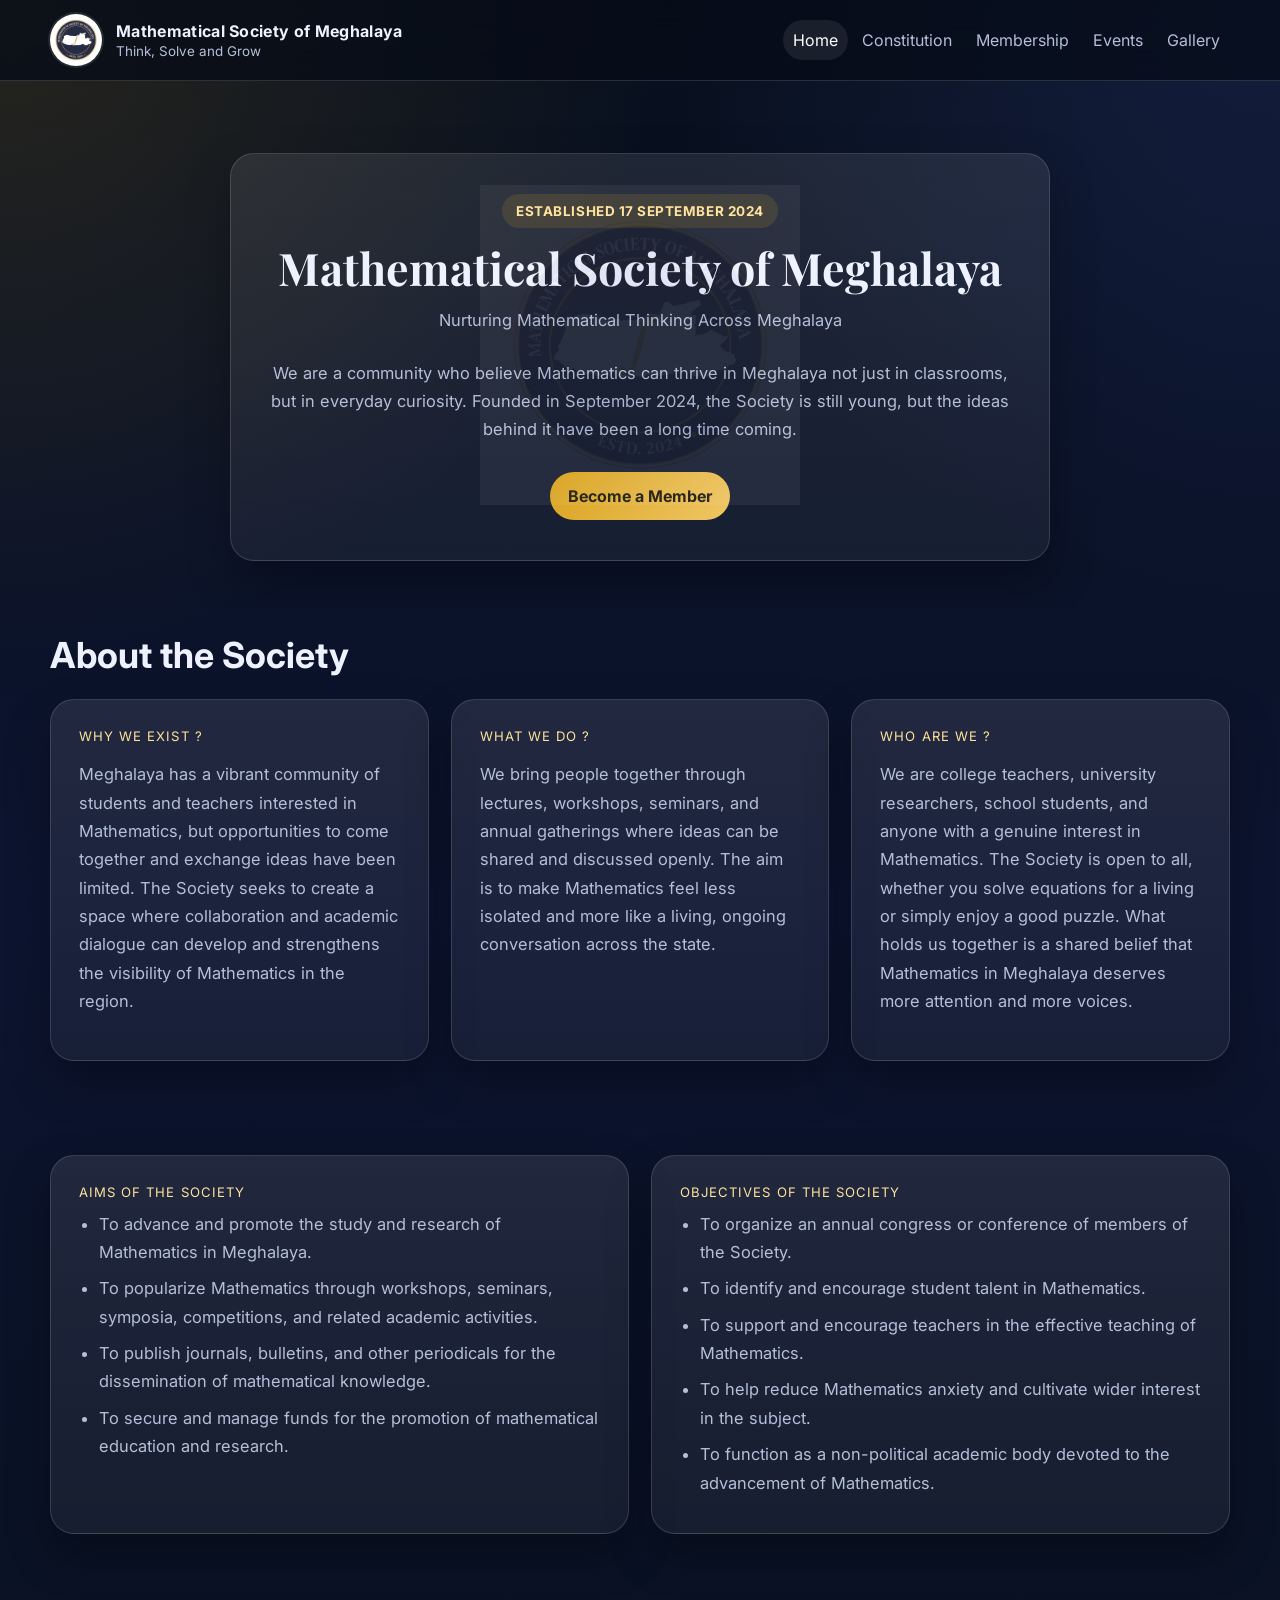
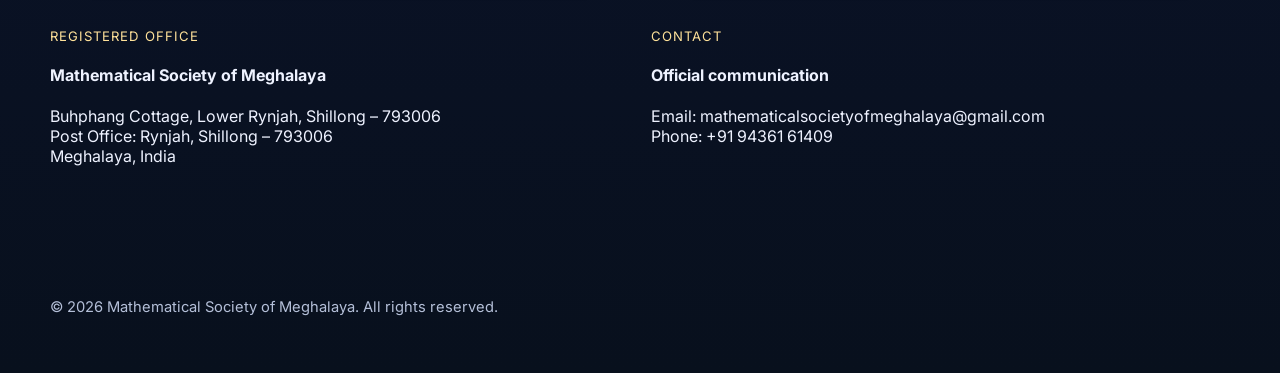
==== index.html @ 7d662051 "Initial commit — MSM website" ====
<!DOCTYPE html>
<html lang="en">
<head>
  <meta charset="UTF-8" />
  <meta name="viewport" content="width=device-width, initial-scale=1.0" />
  <title>Mathematical Society of Meghalaya</title>
  <meta name="description" content="Official website of the Mathematical Society of Meghalaya." />
  <link rel="preconnect" href="https://fonts.googleapis.com">
  <link rel="preconnect" href="https://fonts.gstatic.com" crossorigin>
  <link href="https://fonts.googleapis.com/css2?family=Inter:wght@400;500;600;700;800&family=Playfair+Display:wght@700;800&display=swap" rel="stylesheet">
  <link rel="stylesheet" href="styles.css" />
</head>
<body>
  <header class="header">
    <div class="container nav">
      <a class="brand" href="index.html">
        <img src="assets/logo.png" alt="Mathematical Society of Meghalaya logo" />
        <div class="brand-text">
          <h1>Mathematical Society of Meghalaya</h1>
          <p>Think, Solve and Grow</p>
        </div>
      </a>
      <nav class="nav-links">
        <a href="index.html">Home</a>
        <a href="constitution.html">Constitution</a>
        <a href="membership.html">Membership</a>
        <a href="events.html">Events</a>
        <a href="gallery.html">Gallery</a>
      </nav>
    </div>
  </header>

  <main>
    <section class="hero">
      <div class="container hero-grid">
        <div class="hero-copy">
          <span class="eyebrow">Established 17 September 2024</span>
          <h2>Mathematical Society of Meghalaya</h2>
          <p class="hero-subtitle">Nurturing Mathematical Thinking Across Meghalaya</p>
          <p>
            We are a community who believe Mathematics can thrive in Meghalaya not just in classrooms, but in everyday curiosity.
            Founded in September 2024, the Society is still young, but the ideas behind it have
            been a long time coming.
          </p>
          <div class="hero-actions">
            <a class="btn btn-primary" href="membership.html">Become a Member</a>
          </div>
        </div>
      </div>
    </section>

 <section class="section">
  <div class="container">
    <div class="section-head">
      <h3>About the Society</h3>
    </div>

    <div class="grid-3">

      <article class="card">
        <span class="kicker">Why we exist ?</span>
        <p>
         Meghalaya has a vibrant community of students and teachers interested in Mathematics, 
         but opportunities to come together and exchange ideas have been limited. 
         The Society seeks to create a space where collaboration and academic dialogue can develop 
         and strengthens the visibility of Mathematics in the region.
        </p>
      </article>

      <article class="card">
        <span class="kicker">What we do ?</span>
        <p>
          We bring people together through lectures, workshops, seminars, and annual gatherings
          where ideas can be shared and discussed openly. The aim is to make Mathematics feel
          less isolated and more like a living, ongoing conversation across the state.
        </p>
      </article>

      <article class="card">
        <span class="kicker">Who are we ?</span>
        <p>
          We are college teachers, university researchers, school students, and anyone with a
          genuine interest in Mathematics. The Society is open to all, whether you solve
          equations for a living or simply enjoy a good puzzle. What holds us together is a
          shared belief that Mathematics in Meghalaya deserves more attention and more voices.
        </p>
      </article>

    </div>
  </div>
</section>
</section>

   <section class="section section-alt">
  <div class="container grid-2">

    <div class="card">
      <span class="kicker">Aims of the Society</span>
     
      <ul class="list-clean">
        <li>To advance and promote the study and research of Mathematics in Meghalaya.</li>
        <li>To popularize Mathematics through workshops, seminars, symposia, competitions, and related academic activities.</li>
        <li>To publish journals, bulletins, and other periodicals for the dissemination of mathematical knowledge.</li>
        <li>To secure and manage funds for the promotion of mathematical education and research.</li>
      </ul>
    </div>

    <div class="card">
      <span class="kicker">Objectives of the Society</span>
     
      <ul class="list-clean">
        <li>To organize an annual congress or conference of members of the Society.</li>
        <li>To identify and encourage student talent in Mathematics.</li>
        <li>To support and encourage teachers in the effective teaching of Mathematics.</li>
        <li>To help reduce Mathematics anxiety and cultivate wider interest in the subject.</li>
        <li>To function as a non-political academic body devoted to the advancement of Mathematics.</li>
      </ul>
    </div>

  </div>
</section>

    <section class="section contact-strip">
      <div class="container grid-2">
        <div>
          <span class="kicker">Registered Office</span>
          <h4>Mathematical Society of Meghalaya</h4>
          <p>
            Buhphang Cottage, Lower Rynjah, Shillong – 793006<br>
            Post Office: Rynjah, Shillong – 793006<br>
            Meghalaya, India
          </p>
        </div>

        <div>
          <span class="kicker">Contact</span>
          <h4>Official communication</h4>
          <p>
            Email: mathematicalsocietyofmeghalaya@gmail.com<br>
            Phone: +91 94361 61409
          </p>
        </div>
      </div>
    </section>
  </main>

  <footer class="footer">
    <div class="container footer-bottom">
      <p>© 2026 Mathematical Society of Meghalaya. All rights reserved.</p>
    </div>
  </footer>

  <script src="script.js"></script>
</body>
</html>
---- styles.css ----
:root {
  --bg: #0b1020;
  --bg-soft: #101936;
  --surface: rgba(255,255,255,0.08);
  --surface-strong: rgba(255,255,255,0.12);
  --text: #eef2ff;
  --muted: #b4bfd8;
  --line: rgba(255,255,255,0.14);
  --gold: #d8a11b;
  --gold-soft: #f0c766;
  --navy: #16214e;
  --white: #ffffff;
  --shadow: 0 20px 45px rgba(0,0,0,0.28);
  --radius: 24px;
  --max: 1180px;
}

* { box-sizing: border-box; }
html { scroll-behavior: smooth; }
body {
  margin: 0;
  font-family: Inter, system-ui, -apple-system, BlinkMacSystemFont, "Segoe UI", sans-serif;
  color: var(--text);
  background:
    radial-gradient(circle at top left, rgba(216,161,27,0.14), transparent 28%),
    radial-gradient(circle at top right, rgba(90,116,255,0.14), transparent 26%),
    linear-gradient(180deg, #08101d 0%, #0c1430 46%, #08101d 100%);
  min-height: 100vh;
}

a { color: inherit; text-decoration: none; }
img { max-width: 100%; display: block; }

.container { width: min(var(--max), calc(100% - 40px)); margin: 0 auto; }

.header {
  position: sticky;
  top: 0;
  z-index: 100;
  backdrop-filter: blur(16px);
  background: rgba(6, 11, 23, 0.74);
  border-bottom: 1px solid var(--line);
}

.nav {
  display: flex;
  align-items: center;
  justify-content: space-between;
  gap: 24px;
  padding: 14px 0;
}

.brand {
  display: flex;
  align-items: center;
  gap: 14px;
}

.brand img {
  width: 52px;
  height: 52px;
  object-fit: contain;
  border-radius: 50%;
  box-shadow: 0 0 0 2px rgba(255,255,255,0.1);
}

.brand-text h1 {
  margin: 0;
  font-size: 1rem;
  letter-spacing: 0.02em;
}
.brand-text p {
  margin: 2px 0 0;
  font-size: 0.84rem;
  color: var(--muted);
}

.nav-links {
  display: flex;
  gap: 4px;
  flex-wrap: wrap;
  justify-content: flex-end;
}

.nav-links a {
  padding: 10px 10px;
  border-radius: 999px;
  color: var(--muted);
  transition: 0.2s ease;
}
.nav-links a:hover,
.nav-links a.active {
  color: var(--white);
  background: rgba(255,255,255,0.08);
}

.hero {
  padding: 72px 0 48px;
}
.hero-grid {
  display: grid;
  max-width: 820px;
  margin: 0 auto;
}
.hero-copy,
.hero-card,
.card,
.info-panel,
.timeline,
.table-wrap,
.membership-card,
.footer-panel {
  background: linear-gradient(180deg, rgba(255,255,255,0.09), rgba(255,255,255,0.05));
  border: 1px solid var(--line);
  box-shadow: var(--shadow);
  border-radius: var(--radius);
}
.hero-copy {
  padding: 40px;
  text-align: center;
}
.eyebrow {
  display: inline-flex;
  align-items: center;
  gap: 10px;
  padding: 9px 14px;
  border-radius: 999px;
  background: rgba(216,161,27,0.14);
  color: #ffe29a;
  font-weight: 700;
  font-size: 0.84rem;
  letter-spacing: 0.04em;
  text-transform: uppercase;
}
.hero h2,
.page-hero h2 {
  font-family: "Playfair Display", Georgia, serif;
  font-size: clamp(1.8rem, 3.5vw, 3rem);
  line-height: 0.98;
  margin: 18px 0 16px;
}
.hero-subtitle {
  font-family: "Inter", sans-serif;
  font-size: clamp(1.05rem, 1.8vw, 1.3rem);
  color: rgba(255, 255, 255, 0.55);
  font-weight: 400;
  letter-spacing: normal;
  margin-bottom: 24px;
}
.hero p,
.page-hero p,
.card p,
.info-panel p,
.timeline p,
.membership-card p,
.footer-panel p,
li {
  color: var(--muted);
  font-size: 1.03rem;
  line-height: 1.72;
}
.hero {
  position: relative;
  overflow: hidden;
}
.hero::before {
  content: '';
  position: absolute;
  inset: 0;
  background: url('assets/logo.png') no-repeat center center;
  background-size: 320px;
  opacity: 0.06;
  pointer-events: none;
}
.hero-actions {
  display: flex;
  gap: 14px;
  flex-wrap: wrap;
  margin-top: 28px;
  justify-content: center;
}
.btn {
  display: inline-flex;
  align-items: center;
  justify-content: center;
  gap: 10px;
  padding: 14px 18px;
  border-radius: 999px;
  font-weight: 700;
  transition: transform .18s ease, background .18s ease;
}
.btn:hover { transform: translateY(-2px); }
.btn-primary {
  background: linear-gradient(135deg, var(--gold), var(--gold-soft));
  color: #1e1b0d;
}
.btn-secondary {
  border: 1px solid var(--line);
  background: rgba(255,255,255,0.06);
}
.hero-card {
  padding: 28px;
}
.hero-card img {
  width: min(100%, 360px);
  margin: 0 auto 20px;
  filter: drop-shadow(0 18px 40px rgba(0,0,0,0.26));
}
.stat-grid {
  display: grid;
  grid-template-columns: repeat(2, 1fr);
  gap: 14px;
}
.stat {
  padding: 18px;
  border-radius: 18px;
  background: rgba(255,255,255,0.05);
  border: 1px solid rgba(255,255,255,0.08);
}
.stat strong {
  display: block;
  font-size: 1.5rem;
  margin-bottom: 6px;
}
.stat span { color: var(--muted); font-size: 0.92rem; }

.section { padding: 24px 0 70px; }
.section-head { margin-bottom: 22px; }
.section-head h3 {
  margin: 0 0 10px;
  font-size: clamp(1.6rem, 2.8vw, 2.4rem);
}
.section-head p { margin: 0; max-width: 760px; color: var(--muted); }

.grid-3,
.grid-2 {
  display: grid;
  gap: 22px;
}
.grid-3 { grid-template-columns: repeat(3, 1fr); }
.grid-2 { grid-template-columns: repeat(2, 1fr); }\n.grid-4 { grid-template-columns: repeat(4, 1fr); }

.card,
.info-panel,
.footer-panel,
.timeline,
.table-wrap { padding: 28px; }
.membership-card { padding: 18px 20px; }

/* Modern pricing cards */
.pricing-card {
  padding: 32px 24px;
  border-radius: var(--radius);
  background: linear-gradient(180deg, rgba(255,255,255,0.07), rgba(255,255,255,0.03));
  border: 1px solid var(--line);
  text-align: center;
  position: relative;
  transition: transform 0.2s ease, box-shadow 0.2s ease;
}
.pricing-card:hover {
  transform: translateY(-4px);
  box-shadow: 0 16px 40px rgba(0,0,0,0.3);
}
.pricing-card.featured {
  border-color: var(--gold);
  background: linear-gradient(180deg, rgba(216,161,27,0.12), rgba(216,161,27,0.04));
}
.pricing-label {
  position: absolute;
  top: -12px;
  left: 50%;
  transform: translateX(-50%);
  background: linear-gradient(135deg, var(--gold), var(--gold-soft));
  color: #1e1b0d;
  font-size: 0.72rem;
  font-weight: 800;
  text-transform: uppercase;
  letter-spacing: 0.08em;
  padding: 4px 14px;
  border-radius: 999px;
  white-space: nowrap;
}
.pricing-badge {
  font-size: 0.82rem;
  font-weight: 700;
  text-transform: uppercase;
  letter-spacing: 0.08em;
  color: #ffe29a;
  margin-bottom: 16px;
}
.pricing-amount {
  font-family: "Playfair Display", Georgia, serif;
  font-size: 2.8rem;
  font-weight: 800;
  line-height: 1;
  color: var(--white);
}
.pricing-amount .currency {
  font-size: 1.6rem;
  vertical-align: top;
  position: relative;
  top: 6px;
  margin-right: 2px;
}
.pricing-period {
  font-size: 0.85rem;
  color: var(--muted);
  margin-top: 4px;
  margin-bottom: 16px;
}
.pricing-desc {
  font-size: 0.9rem;
  color: var(--muted);
  line-height: 1.6;
}

/* Membership form */
.upi-id {
  display: inline-block;
  margin-top: 8px;
  padding: 8px 16px;
  background: rgba(216,161,27,0.12);
  border: 1px solid rgba(216,161,27,0.3);
  border-radius: 8px;
  color: #ffe29a;
  font-size: 0.95rem;
  letter-spacing: 0.02em;
  word-break: break-all;
}
.membership-form {
  margin-top: 24px;
}
.form-grid {
  display: grid;
  grid-template-columns: repeat(2, 1fr);
  gap: 20px;
}
.form-group {
  display: flex;
  flex-direction: column;
  gap: 6px;
}
.form-group.full-width {
  grid-column: 1 / -1;
}
.form-group label {
  font-size: 0.85rem;
  font-weight: 600;
  color: var(--muted);
  letter-spacing: 0.02em;
}
.form-group input,
.form-group select {
  padding: 12px 14px;
  border-radius: 12px;
  border: 1px solid var(--line);
  background: rgba(255,255,255,0.06);
  color: var(--white);
  font-family: "Inter", sans-serif;
  font-size: 0.95rem;
  transition: border-color 0.2s ease, box-shadow 0.2s ease;
}
.form-group input::placeholder {
  color: rgba(180,191,216,0.4);
}
.form-group input:focus,
.form-group select:focus {
  outline: none;
  border-color: var(--gold);
  box-shadow: 0 0 0 3px rgba(216,161,27,0.15);
}
.form-group select option {
  background: #101936;
  color: var(--white);
}
.form-submit {
  margin-top: 28px;
  padding: 14px 32px;
  font-size: 1rem;
  cursor: pointer;
  border: none;
}
.form-submit:disabled {
  opacity: 0.6;
  cursor: not-allowed;
}
.form-status {
  margin-top: 16px;
  padding: 12px 16px;
  border-radius: 12px;
  font-size: 0.92rem;
  display: none;
}
.form-status.success {
  display: block;
  background: rgba(34,197,94,0.12);
  border: 1px solid rgba(34,197,94,0.3);
  color: #86efac;
}
.form-status.error {
  display: block;
  background: rgba(239,68,68,0.12);
  border: 1px solid rgba(239,68,68,0.3);
  color: #fca5a5;
}
.muted-text {
  color: var(--muted);
  font-size: 0.95rem;
}

/* Member display */
.member-grid {
  display: grid;
  grid-template-columns: repeat(auto-fill, minmax(280px, 1fr));
  gap: 14px;
}
.member-chip {
  display: flex;
  flex-direction: column;
  gap: 4px;
  padding: 16px 20px;
  border-radius: 16px;
  background: linear-gradient(180deg, rgba(255,255,255,0.07), rgba(255,255,255,0.03));
  border: 1px solid var(--line);
  transition: transform 0.15s ease;
}
.member-chip:hover {
  transform: translateY(-2px);
}
.member-id {
  font-size: 0.75rem;
  font-weight: 700;
  letter-spacing: 0.1em;
  text-transform: uppercase;
  color: #ffe29a;
}
.member-name {
  font-size: 1.05rem;
  font-weight: 600;
  color: var(--white);
}
.member-inst {
  font-size: 0.85rem;
  color: var(--muted);
}
.member-validity {
  font-size: 0.8rem;
  color: var(--gold);
  font-weight: 500;
}

@media (max-width: 960px) {
  .form-grid { grid-template-columns: 1fr; }
  .member-grid { grid-template-columns: 1fr; }
}

.card h4,
.info-panel h4,
.timeline h4,
.footer-panel h4 {
  margin: 0 0 14px;
  font-size: 1.22rem;
}
.membership-card h4 {
  margin: 0 0 6px;
  font-size: 1.4rem;
}
.membership-card p {
  font-size: 0.92rem;
  line-height: 1.55;
}
.list-clean { padding-left: 20px; margin: 0; }
.list-clean li { margin-bottom: 8px; }
.kicker {
  color: #ffe29a;
  font-size: 0.82rem;
  letter-spacing: 0.08em;
  text-transform: uppercase;
  margin-bottom: 10px;
  display: block;
}
.page-hero {
  padding: 36px 0 20px;
}
.page-hero .info-panel { padding: 24px 28px; }
.page-hero h2 {
  font-size: clamp(1.4rem, 2.5vw, 2rem);
  line-height: 1.15;
  margin: 12px 0 10px;
}

.table-wrap { overflow-x: auto; }
table {
  width: 100%;
  border-collapse: collapse;
  min-width: 760px;
}
th, td {
  padding: 14px 12px;
  border-bottom: 1px solid var(--line);
  text-align: left;
  vertical-align: top;
}
th { color: #ffe29a; font-size: 0.95rem; }
td { color: var(--muted); }

.note {
  margin-top: 18px;
  padding: 16px 18px;
  border-left: 4px solid var(--gold);
  background: rgba(216,161,27,0.08);
  border-radius: 14px;
  color: var(--muted);
}

.footer {
  padding: 28px 0 42px;
}
.footer-grid {
  display: grid;
  grid-template-columns: 1.2fr 0.8fr;
  gap: 22px;
}
.footer-bottom {
  margin-top: 18px;
  color: var(--muted);
  font-size: 0.92rem;
}
.tag-row {
  display: flex;
  flex-wrap: wrap;
  gap: 10px;
  margin-top: 18px;
}
.tag {
  padding: 8px 12px;
  border-radius: 999px;
  background: rgba(255,255,255,0.06);
  color: var(--muted);
  border: 1px solid var(--line);
  font-size: 0.9rem;
}

@media (max-width: 960px) {
  .hero-grid,
  .grid-3,
  .grid-2,
  .grid-4,
  .footer-grid { grid-template-columns: 1fr; }
  .hero-copy,
  .hero-card,
  .card,
  .info-panel,
  .membership-card,
  .footer-panel,
  .timeline,
  .table-wrap { padding: 22px; }
}

@media (max-width: 720px) {
  .nav { flex-direction: column; align-items: flex-start; }
  .nav-links { width: 100%; justify-content: flex-start; }
  .hero { padding-top: 40px; }
  .hero h2,
  .page-hero h2 { font-size: 2.3rem; }
  .container { width: min(var(--max), calc(100% - 26px)); }
  .stat-grid { grid-template-columns: 1fr; }
}
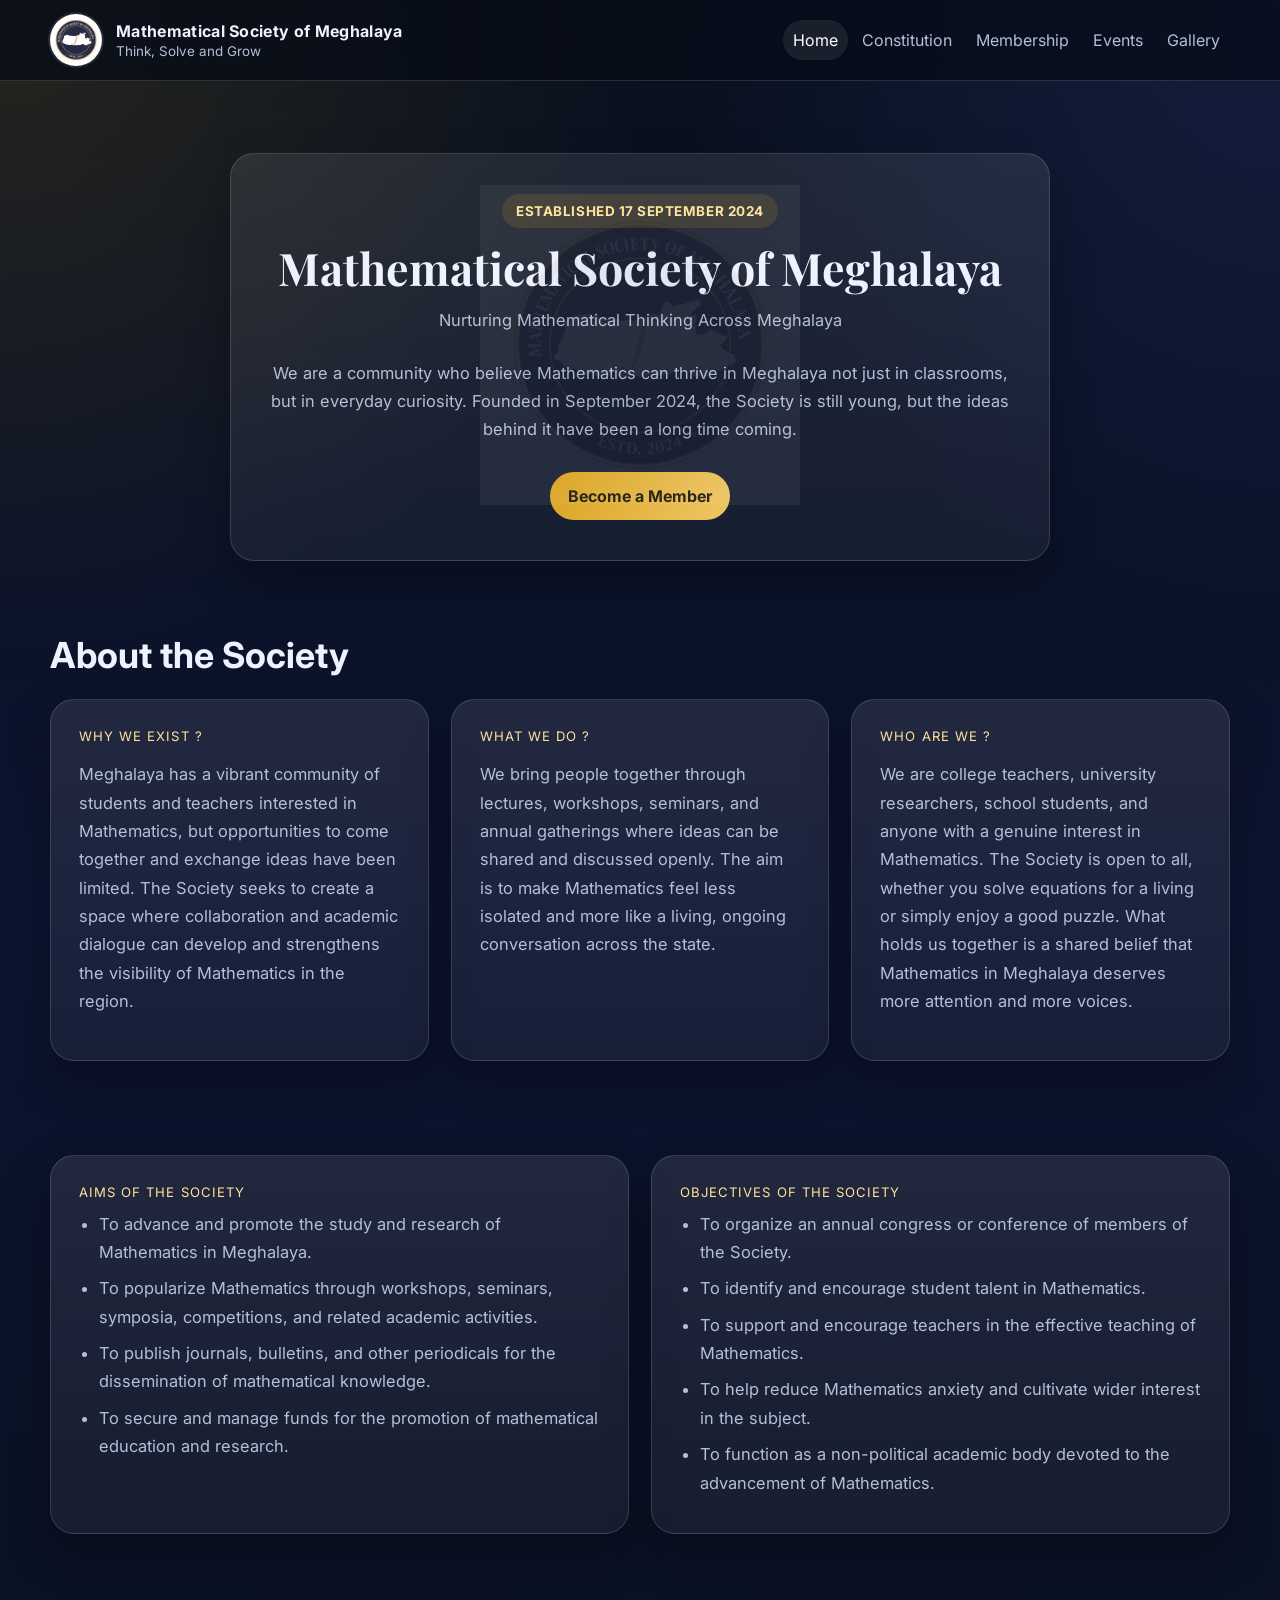
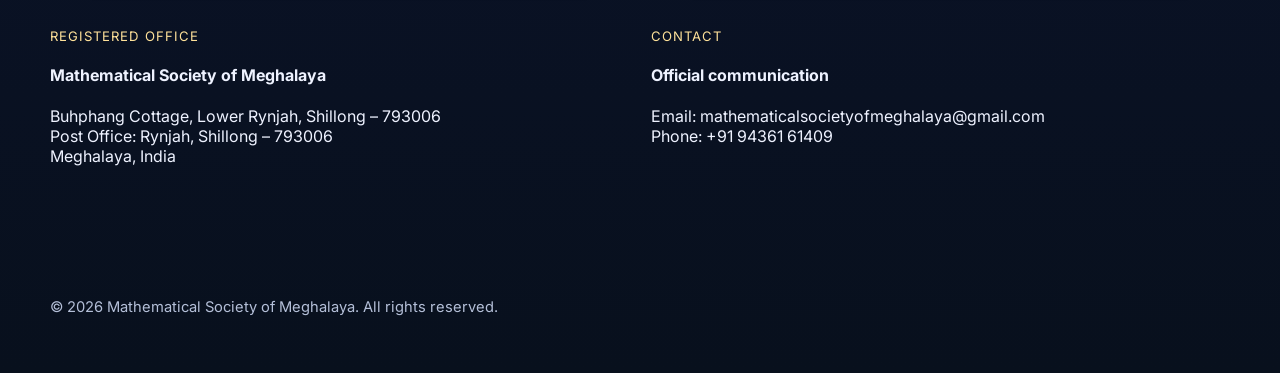
==== commit 536ce147: "Update site logo asset and references" ====
--- a/index.html
+++ b/index.html
@@ -14,7 +14,7 @@
   <header class="header">
     <div class="container nav">
       <a class="brand" href="index.html">
-        <img src="assets/logo.png" alt="Mathematical Society of Meghalaya logo" />
+        <img src="assets/MSM_Logo.jpg" alt="Mathematical Society of Meghalaya logo" />
         <div class="brand-text">
           <h1>Mathematical Society of Meghalaya</h1>
           <p>Think, Solve and Grow</p>
--- a/styles.css
+++ b/styles.css
@@ -167,7 +167,7 @@
   content: '';
   position: absolute;
   inset: 0;
-  background: url('assets/logo.png') no-repeat center center;
+  background: url('assets/MSM_Logo.jpg') no-repeat center center;
   background-size: 320px;
   opacity: 0.06;
   pointer-events: none;
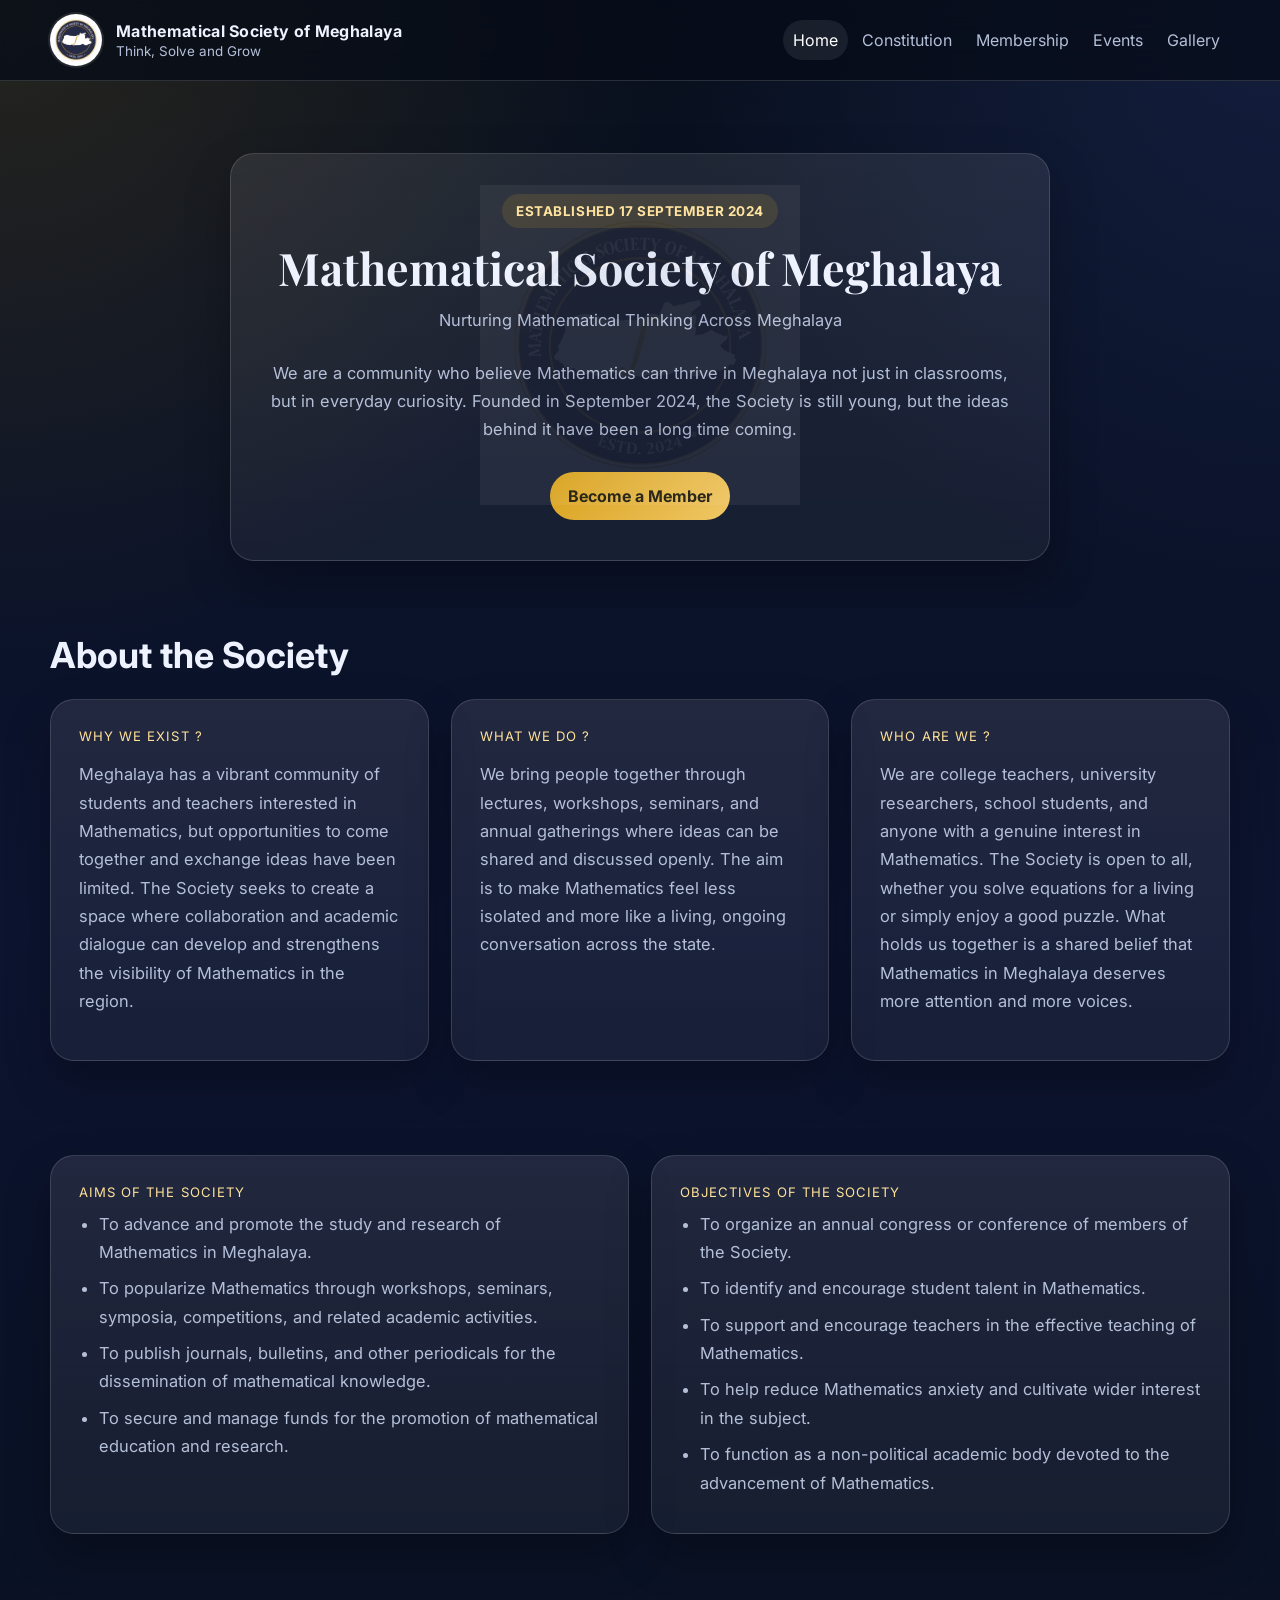
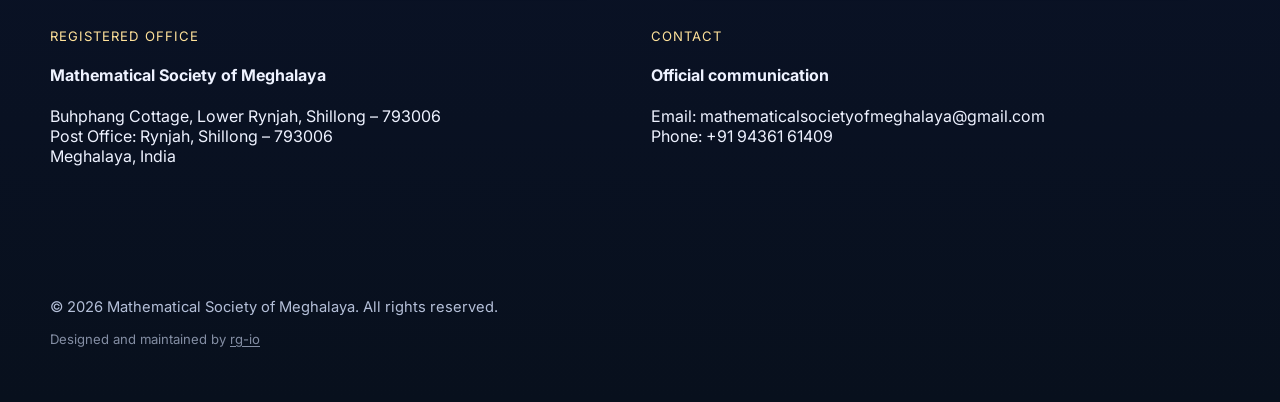
==== commit 8b8f819a: "Add rg-io footer profile link across site" ====
--- a/index.html
+++ b/index.html
@@ -147,6 +147,7 @@
   <footer class="footer">
     <div class="container footer-bottom">
       <p>© 2026 Mathematical Society of Meghalaya. All rights reserved.</p>
+      <p class="footer-credit">Designed and maintained by <a href="https://github.com/rg-io" target="_blank" rel="noopener">rg-io</a></p>
     </div>
   </footer>
 
--- a/styles.css
+++ b/styles.css
@@ -526,6 +526,19 @@
   color: var(--muted);
   font-size: 0.92rem;
 }
+.footer-credit {
+  margin-top: 6px;
+  font-size: 0.82rem;
+  color: rgba(180,191,216,0.72);
+}
+.footer-credit a {
+  color: inherit;
+  text-decoration: underline;
+  text-underline-offset: 2px;
+}
+.footer-credit a:hover {
+  color: var(--white);
+}
 .tag-row {
   display: flex;
   flex-wrap: wrap;
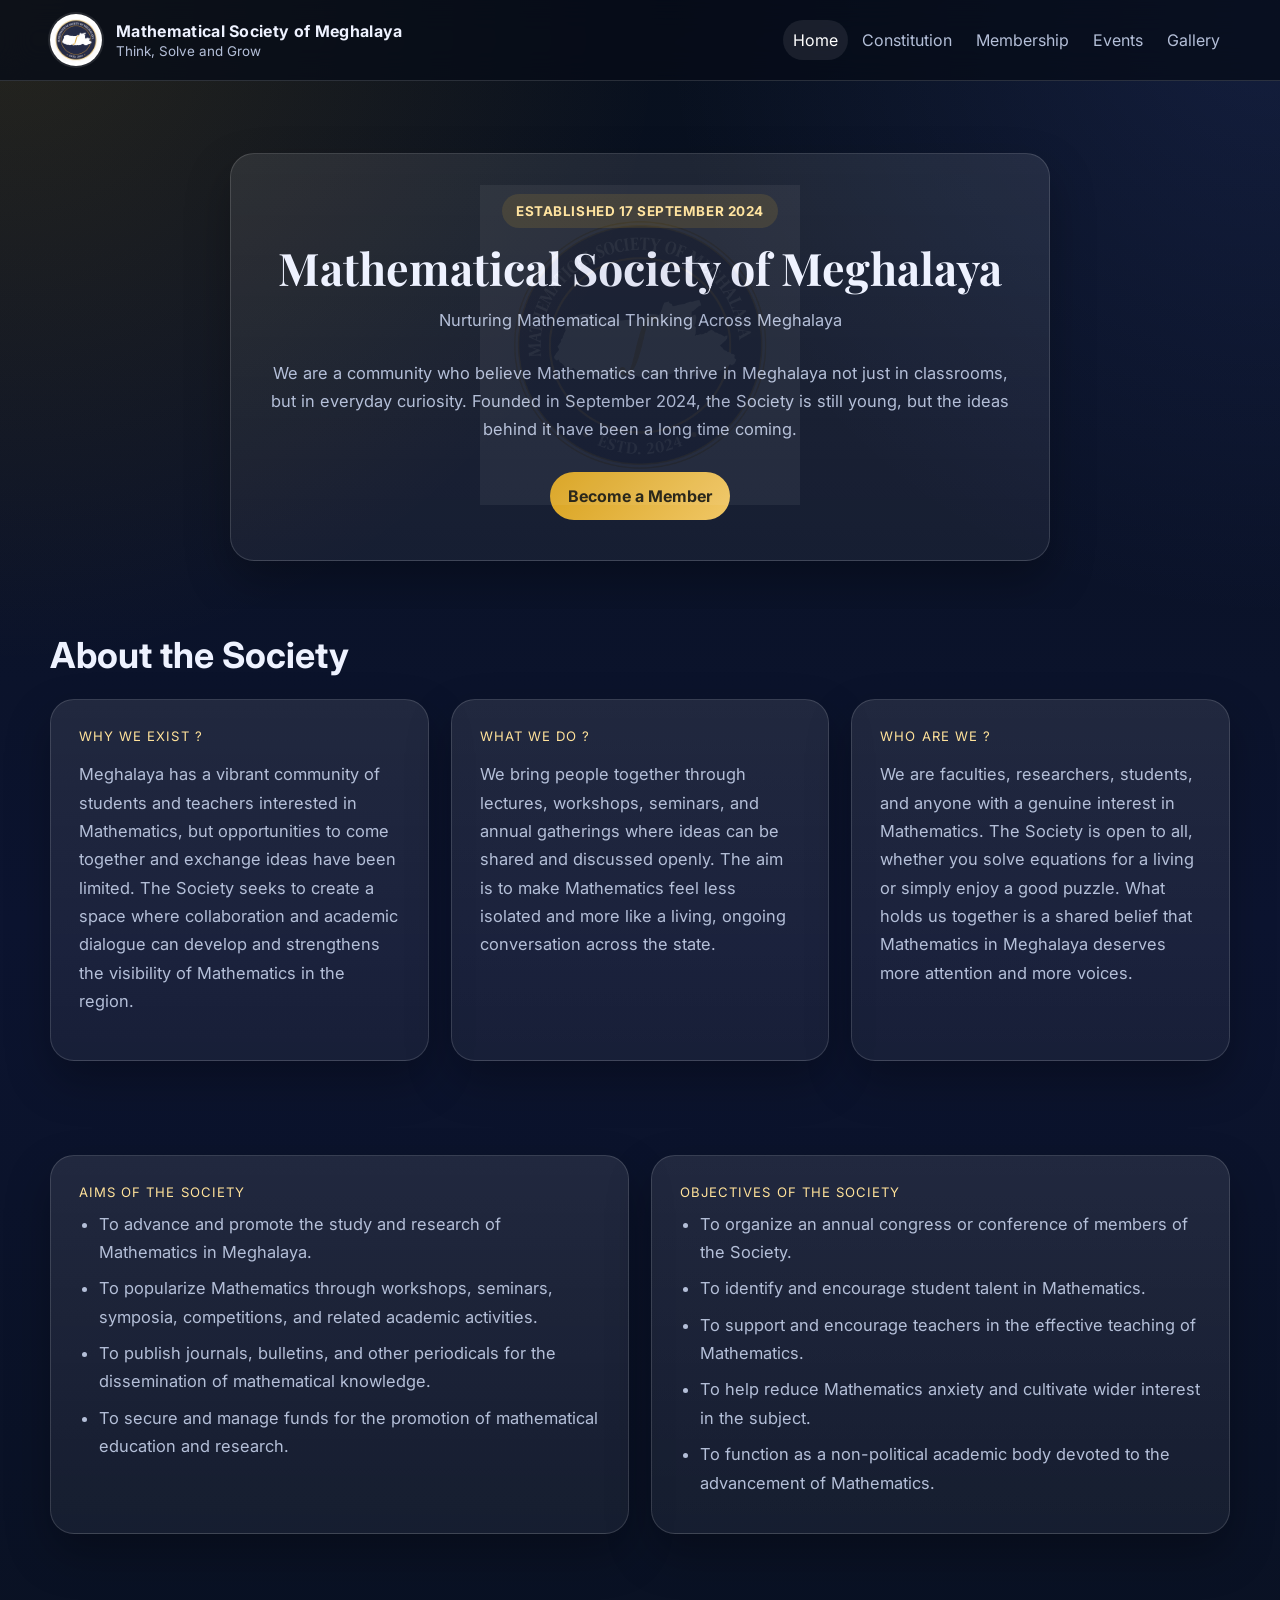
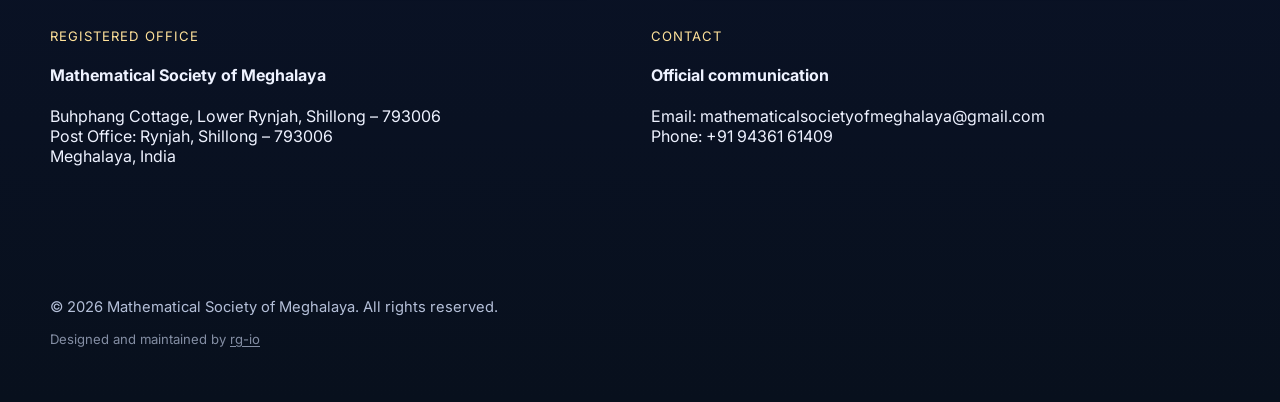
==== commit 3ffc1d51: "Update Who Are We section wording" ====
--- a/index.html
+++ b/index.html
@@ -79,7 +79,7 @@
       <article class="card">
         <span class="kicker">Who are we ?</span>
         <p>
-          We are college teachers, university researchers, school students, and anyone with a
+          We are faculties, researchers, students, and anyone with a
           genuine interest in Mathematics. The Society is open to all, whether you solve
           equations for a living or simply enjoy a good puzzle. What holds us together is a
           shared belief that Mathematics in Meghalaya deserves more attention and more voices.
